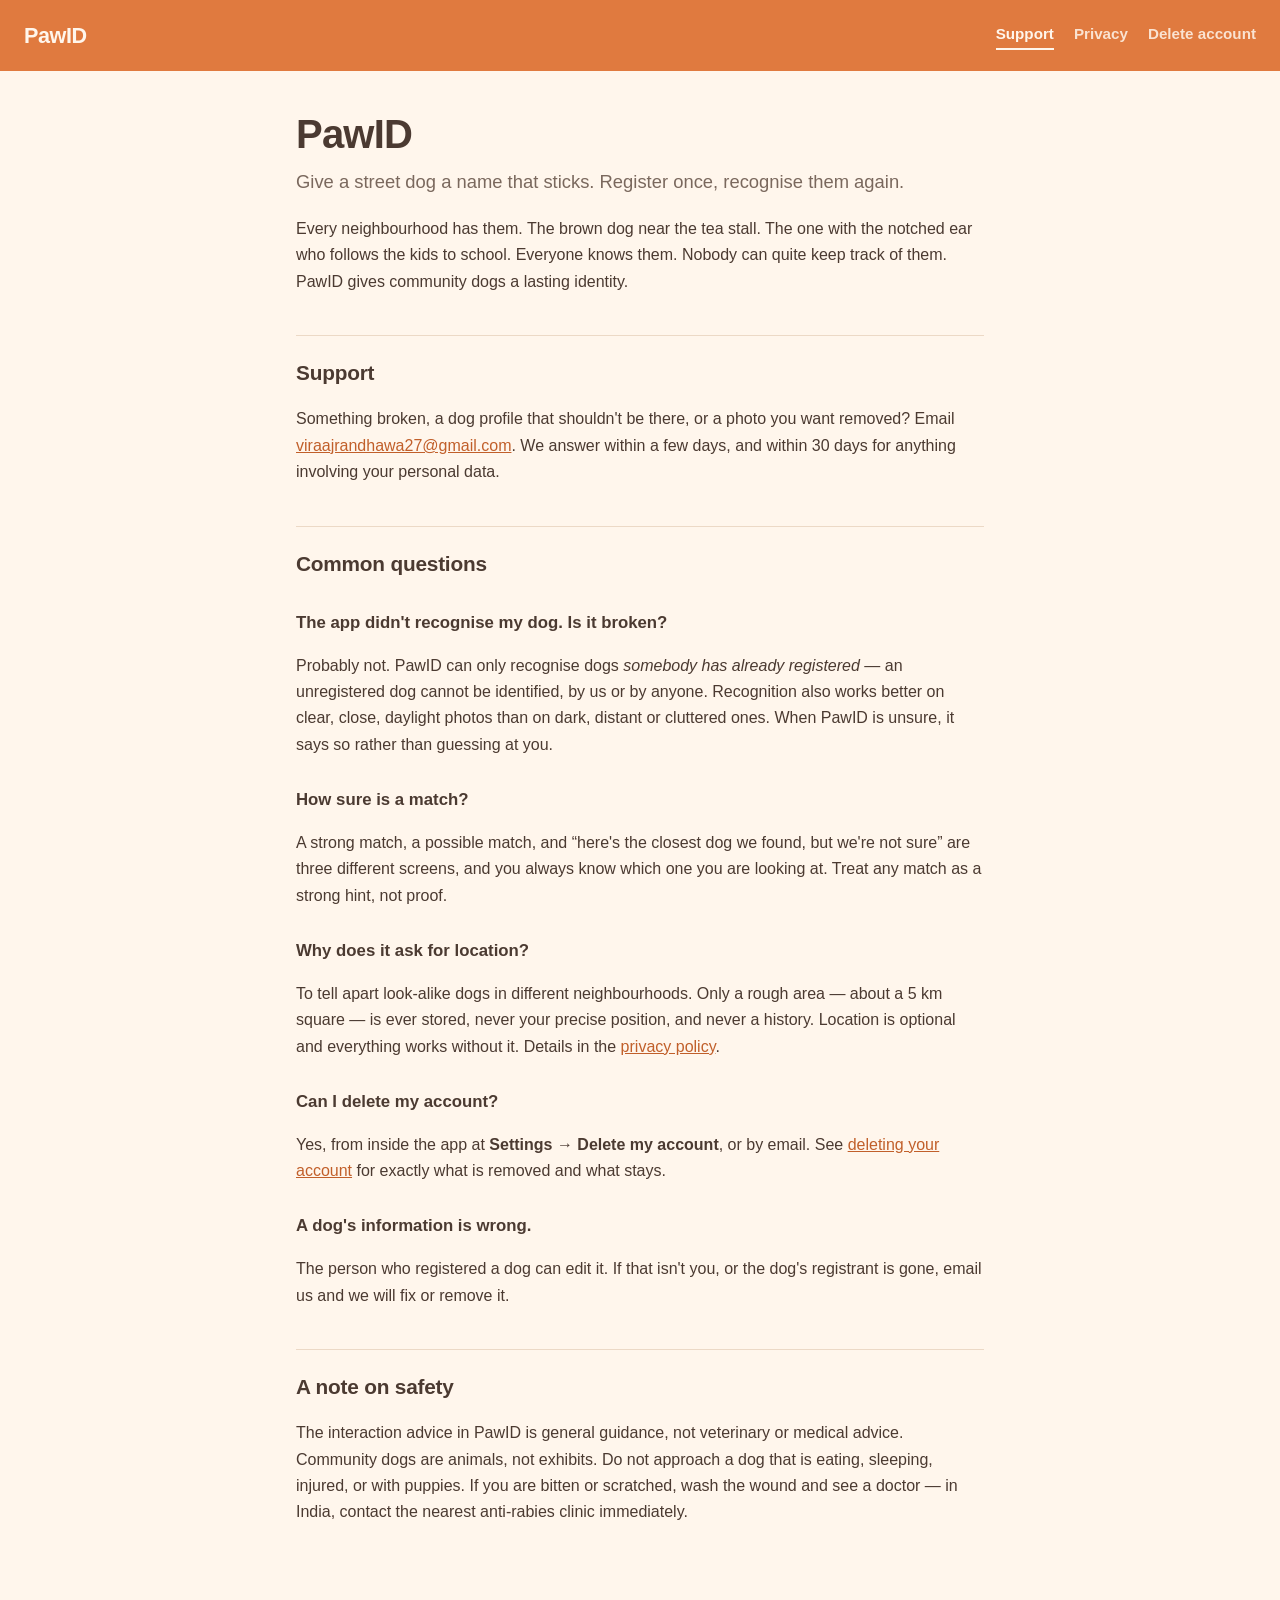
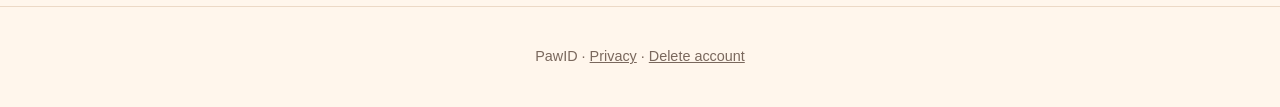
==== index.html @ 0b24d39d "PawID public site — support, privacy policy, account deletion The three URLs Google Play requires to" ====
<!DOCTYPE html>
<html lang="en">
<head>
<meta charset="utf-8">
<meta name="viewport" content="width=device-width, initial-scale=1">
<title>PawID — Support</title>
<link rel="stylesheet" href="style.css">
</head>
<body>
<header>
  <a class="mark" href="./">PawID</a>
  <nav><a href="./" aria-current="page">Support</a><a href="privacy.html">Privacy</a><a href="delete-account.html">Delete account</a></nav>
</header>

<main>
<h1>PawID</h1>
<p class="lede">Give a street dog a name that sticks. Register once, recognise them again.</p>

<p>Every neighbourhood has them. The brown dog near the tea stall. The one with the notched ear who follows the kids to school. Everyone knows them. Nobody can quite keep track of them. PawID gives community dogs a lasting identity.</p>

<h2>Support</h2>
<p>Something broken, a dog profile that shouldn't be there, or a photo you want removed? Email
<a href="mailto:viraajrandhawa27@gmail.com?subject=PawID%20support">viraajrandhawa27@gmail.com</a>.
We answer within a few days, and within 30 days for anything involving your personal data.</p>

<h2>Common questions</h2>

<h3>The app didn't recognise my dog. Is it broken?</h3>
<p>Probably not. PawID can only recognise dogs <em>somebody has already registered</em> — an unregistered dog cannot be identified, by us or by anyone. Recognition also works better on clear, close, daylight photos than on dark, distant or cluttered ones. When PawID is unsure, it says so rather than guessing at you.</p>

<h3>How sure is a match?</h3>
<p>A strong match, a possible match, and &ldquo;here's the closest dog we found, but we're not sure&rdquo; are three different screens, and you always know which one you are looking at. Treat any match as a strong hint, not proof.</p>

<h3>Why does it ask for location?</h3>
<p>To tell apart look-alike dogs in different neighbourhoods. Only a rough area — about a 5&nbsp;km square — is ever stored, never your precise position, and never a history. Location is optional and everything works without it. Details in the <a href="privacy.html">privacy policy</a>.</p>

<h3>Can I delete my account?</h3>
<p>Yes, from inside the app at <strong>Settings → Delete my account</strong>, or by email. See <a href="delete-account.html">deleting your account</a> for exactly what is removed and what stays.</p>

<h3>A dog's information is wrong.</h3>
<p>The person who registered a dog can edit it. If that isn't you, or the dog's registrant is gone, email us and we will fix or remove it.</p>

<h2>A note on safety</h2>
<p>The interaction advice in PawID is general guidance, not veterinary or medical advice. Community dogs are animals, not exhibits. Do not approach a dog that is eating, sleeping, injured, or with puppies. If you are bitten or scratched, wash the wound and see a doctor — in India, contact the nearest anti-rabies clinic immediately.</p>
</main>

<footer><p>PawID · <a href="privacy.html">Privacy</a> · <a href="delete-account.html">Delete account</a></p></footer>
</body>
</html>
---- style.css ----
/* PawID public site — palette matches app/lib/core/theme/app_colors.dart, so the
   policy page and the app look like the same product. Single stylesheet, no
   external fonts or CDN: a store reviewer opening this on a slow connection
   should get the text instantly, and a blocked font host must never be able to
   make a required legal page look broken. */

:root {
  --honey: #e07a3f;
  --honey-deep: #c15f2a;
  --cream: #fff6ec;
  --cocoa: #4b3a31;
  --muted: #7a685d;
  --rule: #ecd9c6;
  --card: #fffdfa;
}

@media (prefers-color-scheme: dark) {
  :root {
    --cream: #1c1614;
    --cocoa: #f0e6dc;
    --muted: #b3a396;
    --rule: #3a2e28;
    --card: #241c19;
    --honey: #f0a06a;
  }
}

* { box-sizing: border-box; }

body {
  margin: 0;
  background: var(--cream);
  color: var(--cocoa);
  font: 16px/1.65 -apple-system, BlinkMacSystemFont, "Segoe UI", Roboto, "Helvetica Neue", Arial, sans-serif;
  -webkit-text-size-adjust: 100%;
}

header {
  display: flex;
  flex-wrap: wrap;
  align-items: center;
  gap: 0.5rem 1.5rem;
  padding: 1.1rem 1.5rem;
  background: var(--honey);
  color: #fff6ec;
}

header .mark {
  font-size: 1.35rem;
  font-weight: 800;
  letter-spacing: -0.02em;
  color: #fff6ec;
  text-decoration: none;
  margin-right: auto;
}

header nav { display: flex; flex-wrap: wrap; gap: 1.25rem; }

header nav a {
  color: #fff6ec;
  text-decoration: none;
  font-weight: 600;
  font-size: 0.95rem;
  opacity: 0.85;
  padding-bottom: 2px;
  border-bottom: 2px solid transparent;
}

header nav a:hover { opacity: 1; }
header nav a[aria-current="page"] { opacity: 1; border-bottom-color: #fff6ec; }

main {
  max-width: 46rem;
  margin: 0 auto;
  padding: 2.5rem 1.5rem 4rem;
}

h1 {
  font-size: clamp(1.9rem, 5vw, 2.5rem);
  line-height: 1.15;
  letter-spacing: -0.02em;
  margin: 0 0 1rem;
}

h2 {
  font-size: 1.3rem;
  letter-spacing: -0.01em;
  margin: 2.5rem 0 0.75rem;
  padding-top: 1.25rem;
  border-top: 1px solid var(--rule);
}

h3 { font-size: 1.05rem; margin: 1.75rem 0 0.4rem; }

.lede { font-size: 1.15rem; color: var(--muted); margin-top: -0.35rem; }

.meta {
  background: var(--card);
  border: 1px solid var(--rule);
  border-radius: 10px;
  padding: 0.9rem 1.1rem;
  font-size: 0.95rem;
}

a { color: var(--honey-deep); }
@media (prefers-color-scheme: dark) { a { color: var(--honey); } }

ul, ol { padding-left: 1.3rem; }
li { margin: 0.4rem 0; }

code {
  background: var(--card);
  border: 1px solid var(--rule);
  border-radius: 4px;
  padding: 0.1em 0.35em;
  font-size: 0.9em;
}

/* Tables must scroll inside their own box rather than making the page scroll
   sideways on a phone — a reviewer reads this on a handset. */
table {
  display: block;
  overflow-x: auto;
  width: 100%;
  border-collapse: collapse;
  font-size: 0.94rem;
  margin: 1rem 0;
}

th, td {
  border: 1px solid var(--rule);
  padding: 0.55rem 0.7rem;
  text-align: left;
  vertical-align: top;
}

th { background: var(--card); font-weight: 600; }

footer {
  border-top: 1px solid var(--rule);
  padding: 1.5rem;
  text-align: center;
  color: var(--muted);
  font-size: 0.9rem;
}

footer a { color: var(--muted); }
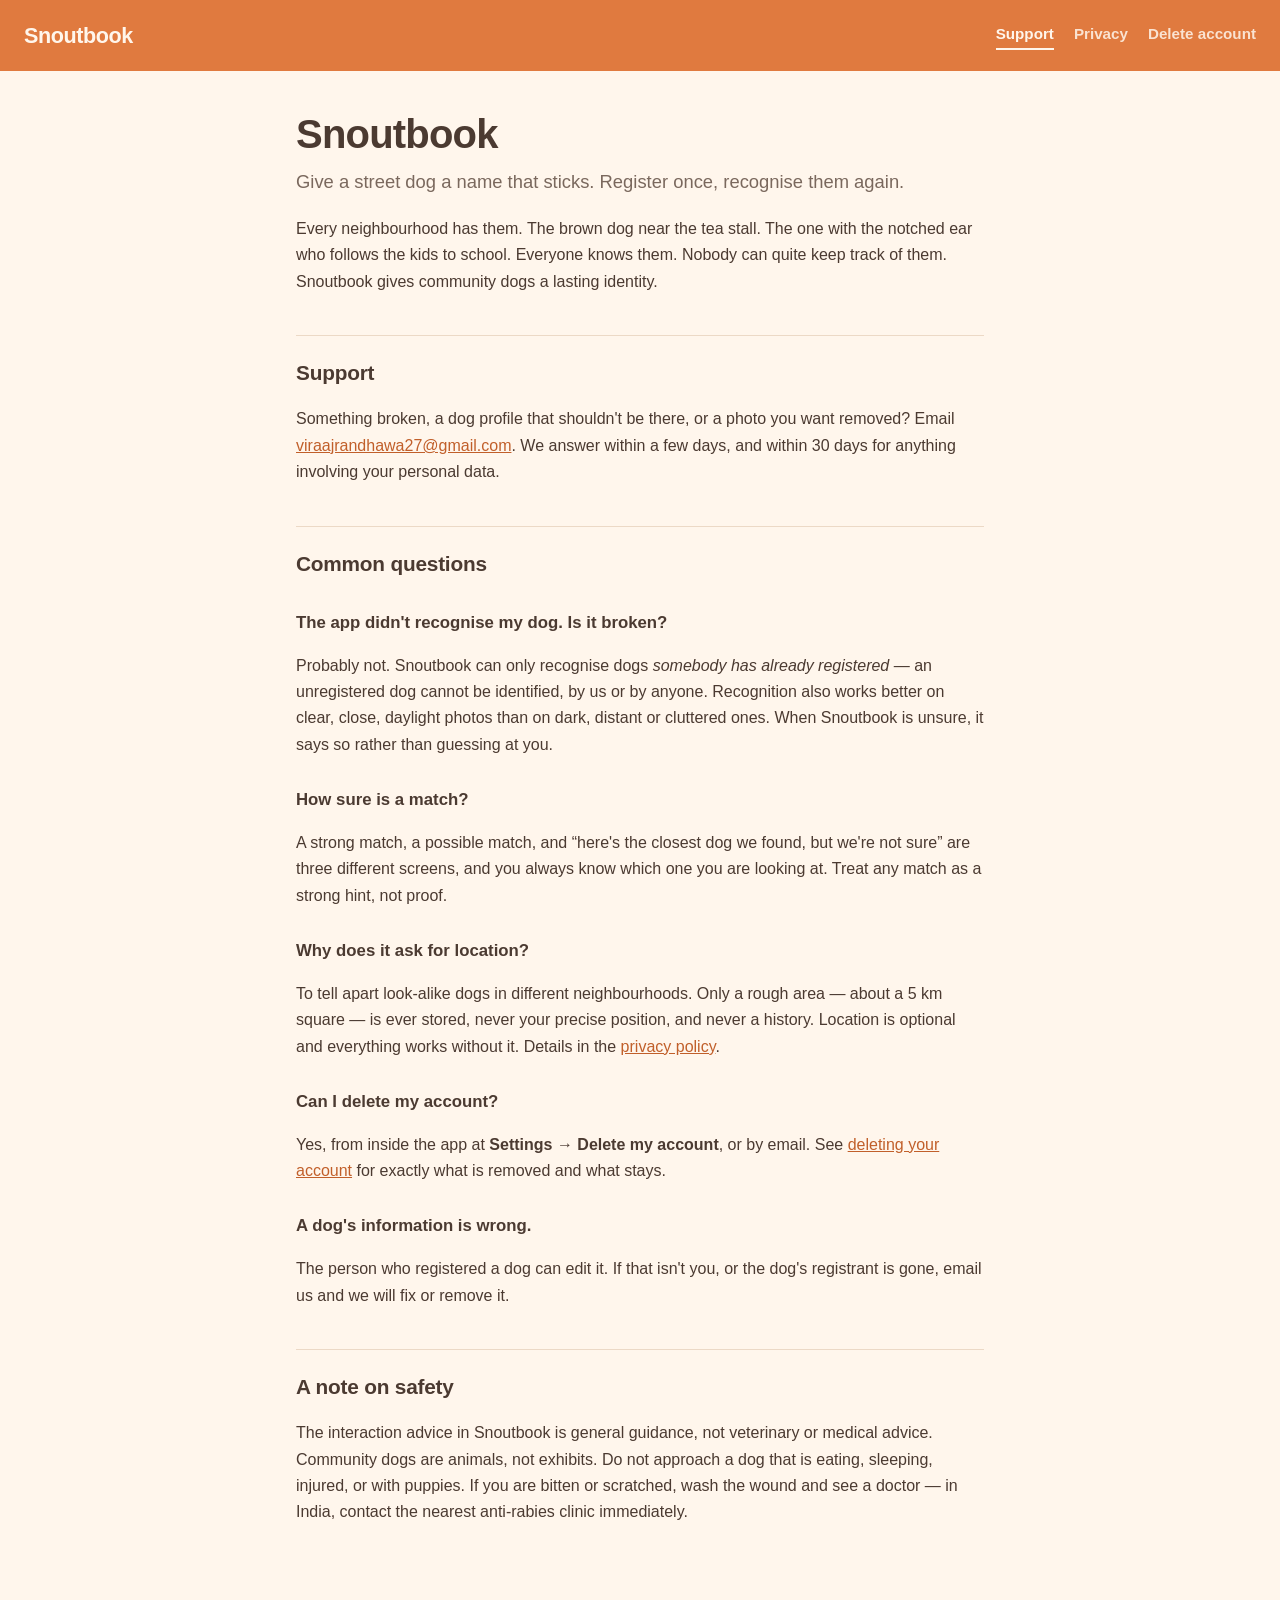
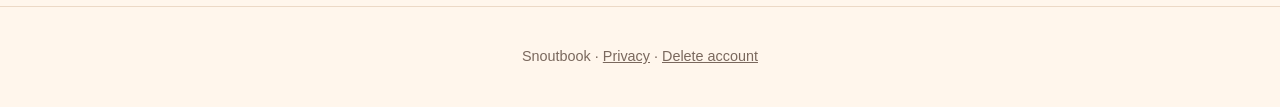
==== commit 6bc7d39f: "Rename PawID to Snoutbook PawID was already taken on the App Store.  Co-Authored-By: Claude Opus 5.5" ====
--- a/index.html
+++ b/index.html
@@ -3,30 +3,30 @@
 <head>
 <meta charset="utf-8">
 <meta name="viewport" content="width=device-width, initial-scale=1">
-<title>PawID — Support</title>
+<title>Snoutbook — Support</title>
 <link rel="stylesheet" href="style.css">
 </head>
 <body>
 <header>
-  <a class="mark" href="./">PawID</a>
+  <a class="mark" href="./">Snoutbook</a>
   <nav><a href="./" aria-current="page">Support</a><a href="privacy.html">Privacy</a><a href="delete-account.html">Delete account</a></nav>
 </header>
 
 <main>
-<h1>PawID</h1>
+<h1>Snoutbook</h1>
 <p class="lede">Give a street dog a name that sticks. Register once, recognise them again.</p>
 
-<p>Every neighbourhood has them. The brown dog near the tea stall. The one with the notched ear who follows the kids to school. Everyone knows them. Nobody can quite keep track of them. PawID gives community dogs a lasting identity.</p>
+<p>Every neighbourhood has them. The brown dog near the tea stall. The one with the notched ear who follows the kids to school. Everyone knows them. Nobody can quite keep track of them. Snoutbook gives community dogs a lasting identity.</p>
 
 <h2>Support</h2>
 <p>Something broken, a dog profile that shouldn't be there, or a photo you want removed? Email
-<a href="mailto:viraajrandhawa27@gmail.com?subject=PawID%20support">viraajrandhawa27@gmail.com</a>.
+<a href="mailto:viraajrandhawa27@gmail.com?subject=Snoutbook%20support">viraajrandhawa27@gmail.com</a>.
 We answer within a few days, and within 30 days for anything involving your personal data.</p>
 
 <h2>Common questions</h2>
 
 <h3>The app didn't recognise my dog. Is it broken?</h3>
-<p>Probably not. PawID can only recognise dogs <em>somebody has already registered</em> — an unregistered dog cannot be identified, by us or by anyone. Recognition also works better on clear, close, daylight photos than on dark, distant or cluttered ones. When PawID is unsure, it says so rather than guessing at you.</p>
+<p>Probably not. Snoutbook can only recognise dogs <em>somebody has already registered</em> — an unregistered dog cannot be identified, by us or by anyone. Recognition also works better on clear, close, daylight photos than on dark, distant or cluttered ones. When Snoutbook is unsure, it says so rather than guessing at you.</p>
 
 <h3>How sure is a match?</h3>
 <p>A strong match, a possible match, and &ldquo;here's the closest dog we found, but we're not sure&rdquo; are three different screens, and you always know which one you are looking at. Treat any match as a strong hint, not proof.</p>
@@ -41,9 +41,9 @@
 <p>The person who registered a dog can edit it. If that isn't you, or the dog's registrant is gone, email us and we will fix or remove it.</p>
 
 <h2>A note on safety</h2>
-<p>The interaction advice in PawID is general guidance, not veterinary or medical advice. Community dogs are animals, not exhibits. Do not approach a dog that is eating, sleeping, injured, or with puppies. If you are bitten or scratched, wash the wound and see a doctor — in India, contact the nearest anti-rabies clinic immediately.</p>
+<p>The interaction advice in Snoutbook is general guidance, not veterinary or medical advice. Community dogs are animals, not exhibits. Do not approach a dog that is eating, sleeping, injured, or with puppies. If you are bitten or scratched, wash the wound and see a doctor — in India, contact the nearest anti-rabies clinic immediately.</p>
 </main>
 
-<footer><p>PawID · <a href="privacy.html">Privacy</a> · <a href="delete-account.html">Delete account</a></p></footer>
+<footer><p>Snoutbook · <a href="privacy.html">Privacy</a> · <a href="delete-account.html">Delete account</a></p></footer>
 </body>
 </html>
--- a/style.css
+++ b/style.css
@@ -1,4 +1,4 @@
-/* PawID public site — palette matches app/lib/core/theme/app_colors.dart, so the
+/* Snoutbook public site — palette matches app/lib/core/theme/app_colors.dart, so the
    policy page and the app look like the same product. Single stylesheet, no
    external fonts or CDN: a store reviewer opening this on a slow connection
    should get the text instantly, and a blocked font host must never be able to
